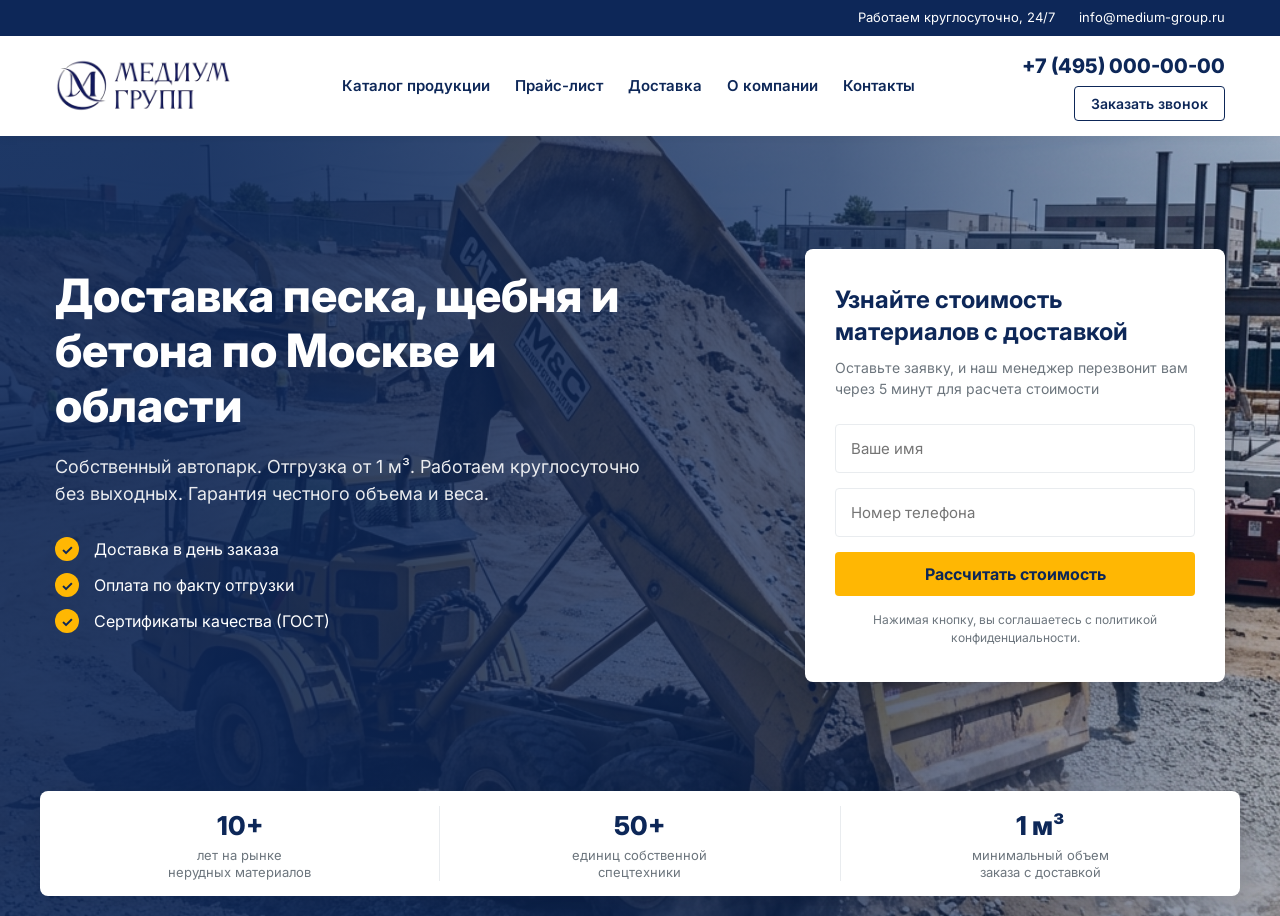
==== index.html @ 82daad98 "init" ====
<!DOCTYPE html>
<html lang="ru">
<head>
    <meta charset="UTF-8">
    <meta name="viewport" content="width=device-width, initial-scale=1.0">
    <title>Доставка нерудных материалов | Медиум Групп</title>
    <link rel="stylesheet" href="style.css">
    <link href="https://fonts.googleapis.com/css2?family=Inter:wght@400;500;600;700;800&display=swap" rel="stylesheet">
</head>
<body>

    <!-- Header -->
    <header class="header">
        <div class="header-top">
            <div class="container header-top-inner">
                <div class="header-info">
                    <span class="info-item">Работаем круглосуточно, 24/7</span>
                    <span class="info-item">info@medium-group.ru</span>
                </div>
            </div>
        </div>
        <div class="header-main">
            <div class="container header-main-inner">
                <div class="logo-area">
                    <img src="logo.png" alt="Медиум Групп" class="logo">
                </div>
                
                <div class="mobile-menu-btn">
                    <span></span><span></span><span></span>
                </div>

                <nav class="main-nav">
                    <ul>
                        <li><a href="#">Каталог продукции</a></li>
                        <li><a href="#">Прайс-лист</a></li>
                        <li><a href="#">Доставка</a></li>
                        <li><a href="#">О компании</a></li>
                        <li><a href="#">Контакты</a></li>
                    </ul>
                </nav>
                <div class="header-contacts">
                    <a href="tel:+74950000000" class="phone-link">+7 (495) 000-00-00</a>
                    <button class="btn btn-outline">Заказать звонок</button>
                </div>
            </div>
        </div>
    </header>

    <!-- Hero Section -->
    <section class="hero">
        <div class="hero-bg"></div>
        <div class="container hero-inner">
            <div class="hero-content">
                <h1>Доставка песка, щебня и бетона по Москве и области</h1>
                <p class="hero-subtitle">Собственный автопарк. Отгрузка от 1 м³. Работаем круглосуточно без выходных. Гарантия честного объема и веса.</p>
                <ul class="hero-features">
                    <li><span class="check-icon">✓</span> Доставка в день заказа</li>
                    <li><span class="check-icon">✓</span> Оплата по факту отгрузки</li>
                    <li><span class="check-icon">✓</span> Сертификаты качества (ГОСТ)</li>
                </ul>
                <div class="hero-actions-mobile">
                     <button class="btn btn-primary">Рассчитать стоимость</button>
                </div>
            </div>
            
            <div class="hero-form-wrapper">
                <div class="hero-form">
                    <h2>Узнайте стоимость материалов с доставкой</h2>
                    <p>Оставьте заявку, и наш менеджер перезвонит вам через 5 минут для расчета стоимости</p>
                    <form action="#" method="POST">
                        <div class="form-group">
                            <input type="text" placeholder="Ваше имя" required>
                        </div>
                        <div class="form-group">
                            <input type="tel" placeholder="Номер телефона" required>
                        </div>
                        <button type="submit" class="btn btn-primary btn-block">Рассчитать стоимость</button>
                        <p class="form-disclaimer">Нажимая кнопку, вы соглашаетесь с политикой конфиденциальности.</p>
                    </form>
                </div>
            </div>
        </div>
        
        <!-- Advantages Bar overlaying the bottom -->
        <div class="hero-advantages container">
            <div class="advantage-item">
                <div class="adv-number">10+</div>
                <div class="adv-text">лет на рынке<br>нерудных материалов</div>
            </div>
            <div class="advantage-item">
                <div class="adv-number">50+</div>
                <div class="adv-text">единиц собственной<br>спецтехники</div>
            </div>
            <div class="advantage-item">
                <div class="adv-number">1 м³</div>
                <div class="adv-text">минимальный объем<br>заказа с доставкой</div>
            </div>
        </div>
    </section>

</body>
</html>
---- style.css ----
:root {
    --color-primary: #0d2758; /* Темно-синий из логотипа */
    --color-primary-dark: #081a3d;
    --color-accent: #ffb703; /* Акцентный оранжево-желтый */
    --color-accent-hover: #ff9f1c;
    --color-white: #ffffff;
    --color-bg-light: #f8f9fa;
    --color-text-main: #333333;
    --color-text-muted: #6c757d;
    --color-border: #e9ecef;
    --font-family: 'Inter', sans-serif;
    --container-width: 1200px;
}

* {
    box-sizing: border-box;
    margin: 0;
    padding: 0;
}

body {
    font-family: var(--font-family);
    color: var(--color-text-main);
    background-color: var(--color-white);
    line-height: 1.5;
}

.container {
    max-width: var(--container-width);
    margin: 0 auto;
    padding: 0 15px;
}

/* --- Header --- */
.header {
    width: 100%;
    position: relative;
    z-index: 100;
    box-shadow: 0 2px 10px rgba(0,0,0,0.05);
}

.header-top {
    background-color: var(--color-primary);
    padding: 8px 0;
    font-size: 13px;
    color: var(--color-white);
}

.header-top-inner {
    display: flex;
    justify-content: flex-end;
}

.info-item {
    margin-left: 20px;
}

.header-main {
    background-color: var(--color-white);
    padding: 15px 0;
}

.header-main-inner {
    display: flex;
    align-items: center;
    justify-content: space-between;
}

.logo {
    max-height: 60px; /* Adjust based on logo proportions */
    display: block;
}

.main-nav ul {
    list-style: none;
    display: flex;
    gap: 25px;
}

.main-nav a {
    text-decoration: none;
    color: var(--color-primary);
    font-weight: 600;
    font-size: 15px;
    transition: color 0.2s;
}

.main-nav a:hover {
    color: var(--color-accent);
}

.header-contacts {
    display: flex;
    flex-direction: column;
    align-items: flex-end;
    gap: 5px;
}

.phone-link {
    text-decoration: none;
    color: var(--color-primary);
    font-size: 20px;
    font-weight: 800;
}

/* --- Buttons --- */
.btn {
    display: inline-block;
    padding: 12px 24px;
    font-family: var(--font-family);
    font-weight: 600;
    font-size: 15px;
    text-align: center;
    text-decoration: none;
    border-radius: 4px;
    cursor: pointer;
    transition: all 0.2s;
    border: none;
}

.btn-outline {
    background: transparent;
    color: var(--color-primary);
    border: 1px solid var(--color-primary);
    padding: 8px 16px;
    font-size: 14px;
}

.btn-outline:hover {
    background: var(--color-primary);
    color: var(--color-white);
}

.btn-primary {
    background: var(--color-accent);
    color: var(--color-primary);
    font-weight: 700;
    font-size: 16px;
}

.btn-primary:hover {
    background: var(--color-accent-hover);
}

.btn-block {
    display: block;
    width: 100%;
}

/* --- Hero Section --- */
.hero {
    position: relative;
    height: calc(100vh - 120px);
    min-height: 600px;
    display: flex;
    align-items: center;
    padding-bottom: 120px;
}

.hero-bg {
    position: absolute;
    top: 0;
    left: 0;
    width: 100%;
    height: 100%;
    background-image: url('bg.png');
    background-size: cover;
    background-position: center;
    z-index: 1;
}

.hero-bg::after {
    content: '';
    position: absolute;
    top: 0;
    left: 0;
    width: 100%;
    height: 100%;
    background: linear-gradient(to right, rgba(13, 39, 88, 0.9) 0%, rgba(13, 39, 88, 0.9) 15%, rgba(13, 39, 88, 0.7) 65%, rgba(13, 39, 88, 0.3) 100%);
}

.hero-inner {
    position: relative;
    z-index: 2;
    display: flex;
    justify-content: space-between;
    align-items: center;
    width: 100%;
}

.hero-content {
    color: var(--color-white);
    max-width: 600px;
}

.hero h1 {
    font-size: 46px;
    font-weight: 800;
    line-height: 1.2;
    margin-bottom: 20px;
}

.hero-subtitle {
    font-size: 18px;
    line-height: 1.5;
    margin-bottom: 30px;
    opacity: 0.9;
}

.hero-features {
    list-style: none;
    margin-bottom: 30px;
}

.hero-features li {
    font-size: 16px;
    margin-bottom: 12px;
    display: flex;
    align-items: center;
}

.check-icon {
    display: inline-flex;
    align-items: center;
    justify-content: center;
    width: 24px;
    height: 24px;
    background: var(--color-accent);
    color: var(--color-primary);
    border-radius: 50%;
    margin-right: 15px;
    font-weight: bold;
    font-size: 14px;
}

.hero-actions-mobile {
    display: none;
}

/* Form */
.hero-form-wrapper {
    width: 420px;
    flex-shrink: 0;
}

.hero-form {
    background: var(--color-white);
    padding: 35px 30px;
    border-radius: 8px;
    box-shadow: 0 10px 30px rgba(0,0,0,0.15);
}

.hero-form h2 {
    color: var(--color-primary);
    font-size: 24px;
    margin-bottom: 10px;
    line-height: 1.3;
}

.hero-form p {
    color: var(--color-text-muted);
    font-size: 14px;
    margin-bottom: 25px;
}

.form-group {
    margin-bottom: 15px;
}

.form-group input {
    width: 100%;
    padding: 14px 15px;
    border: 1px solid var(--color-border);
    border-radius: 4px;
    font-family: var(--font-family);
    font-size: 15px;
    outline: none;
    transition: border-color 0.2s;
}

.form-group input:focus {
    border-color: var(--color-primary);
}

.form-disclaimer {
    margin-top: 15px !important;
    font-size: 12px !important;
    color: var(--color-text-muted) !important;
    text-align: center;
    margin-bottom: 0 !important;
}

/* Advantages Bar */
.hero-advantages {
    position: absolute;
    bottom: 20px;
    left: 50%;
    transform: translateX(-50%);
    z-index: 3;
    display: flex;
    background: var(--color-white);
    border-radius: 8px;
    box-shadow: 0 5px 20px rgba(0,0,0,0.08);
    padding: 15px 0;
    width: 100%;
    max-width: var(--container-width);
}

.advantage-item {
    flex: 1;
    text-align: center;
    border-right: 1px solid var(--color-border);
}

.advantage-item:last-child {
    border-right: none;
}

.adv-number {
    color: var(--color-primary);
    font-size: 26px;
    font-weight: 800;
    margin-bottom: 2px;
}

.adv-text {
    color: var(--color-text-muted);
    font-size: 13px;
    line-height: 1.3;
}

/* --- Mobile Menu Button --- */
.mobile-menu-btn {
    display: none;
    flex-direction: column;
    justify-content: space-between;
    width: 24px;
    height: 18px;
    cursor: pointer;
}
.mobile-menu-btn span {
    display: block;
    height: 2px;
    background-color: var(--color-primary);
    border-radius: 2px;
}

/* Responsive (Mobile/Tablet) */
@media (max-width: 1024px) {
    .hero-inner {
        flex-direction: column;
        align-items: center;
        text-align: center;
    }
    .hero-content {
        margin-bottom: 40px;
    }
    .hero-features {
        display: inline-block;
        text-align: left;
    }
}

@media (max-width: 768px) {
    .header-top {
        display: none; /* Экономим место на мобильном, скрывая верхнюю плашку */
    }
    .header-main {
        padding: 12px 0;
    }
    .main-nav {
        display: none; /* Скрываем основное меню, оставляем бургер */
    }
    .mobile-menu-btn {
        display: flex;
        order: 3; /* Справа от телефона */
        margin-left: 15px;
    }
    .header-contacts {
        flex-direction: row;
        align-items: center;
        margin-left: auto;
    }
    .btn-outline {
        display: none; /* Скрываем кнопку 'Заказать звонок' */
    }
    .phone-link {
        font-size: 16px;
    }
    .logo {
        max-height: 35px;
    }
    
    .hero {
        height: auto;
        min-height: calc(100vh - 60px); /* 100vh минус высота хедера */
        padding-top: 40px;
        padding-bottom: 30px;
        flex-direction: column;
        justify-content: flex-start;
    }
    .hero-inner {
        flex-direction: column;
        margin-bottom: 20px;
    }
    .hero-content {
        margin-bottom: 40px; /* Отступ до формы */
    }
    .hero h1 {
        font-size: 26px;
        margin-bottom: 12px;
    }
    .hero-subtitle {
        font-size: 14px;
        margin-bottom: 15px;
    }
    .hero-features {
        margin-bottom: 0;
    }
    .hero-features li {
        font-size: 13px;
        margin-bottom: 10px;
    }
    
    .hero-form-wrapper {
        width: 100%;
        max-width: 400px;
    }
    .hero-form {
        padding: 20px;
    }
    .hero-form h2 {
        font-size: 18px;
    }
    .hero-form p {
        font-size: 13px;
        margin-bottom: 15px;
    }
    .form-group input {
        padding: 12px;
        font-size: 14px;
    }
    .btn-primary {
        padding: 12px;
        font-size: 15px;
    }
    
    .hero-advantages {
        position: relative;
        bottom: 0;
        left: 0;
        transform: none;
        width: calc(100% - 30px);
        max-width: 400px;
        padding: 15px 5px;
        margin: 10px auto 0; /* Центрирование по ширине формы */
    }
    .advantage-item {
        padding: 0 5px;
    }
    .adv-number {
        font-size: 20px;
    }
    .adv-text {
        font-size: 10px;
        line-height: 1.2;
        word-wrap: break-word;
    }
}
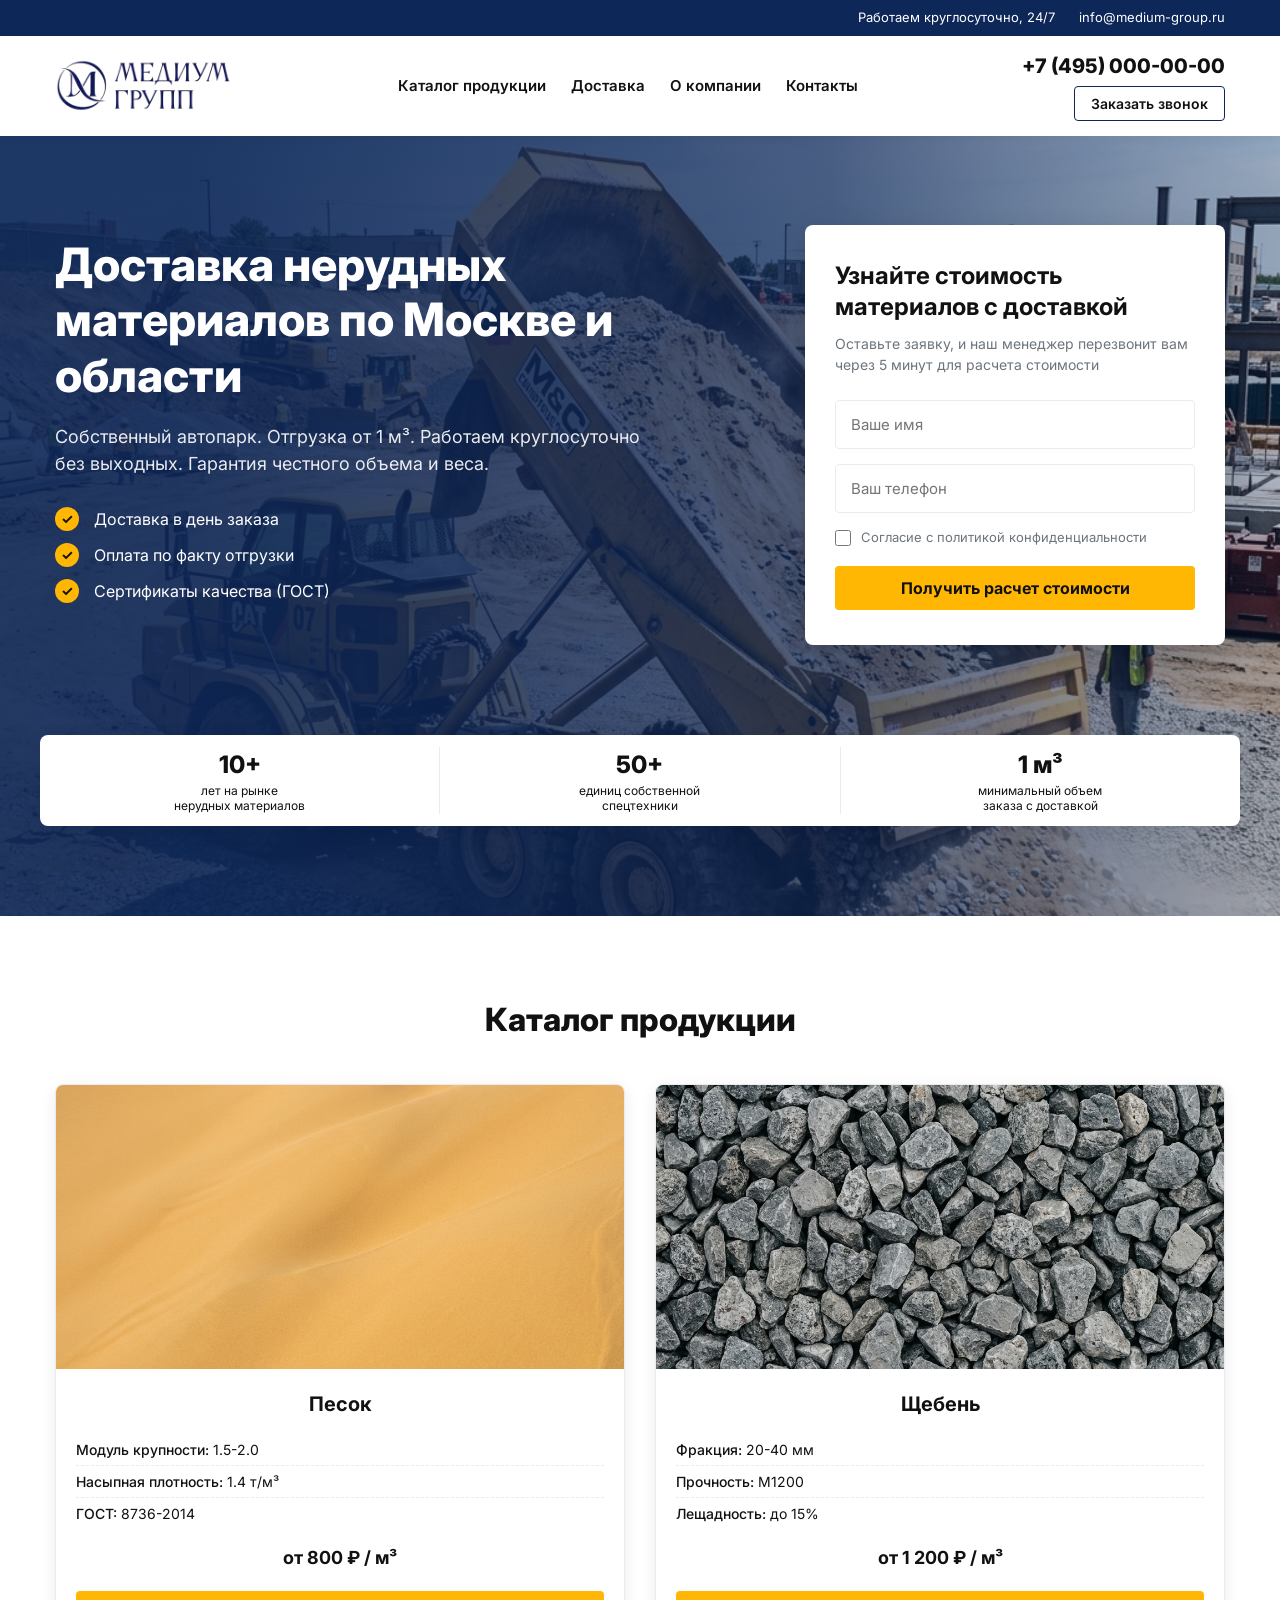
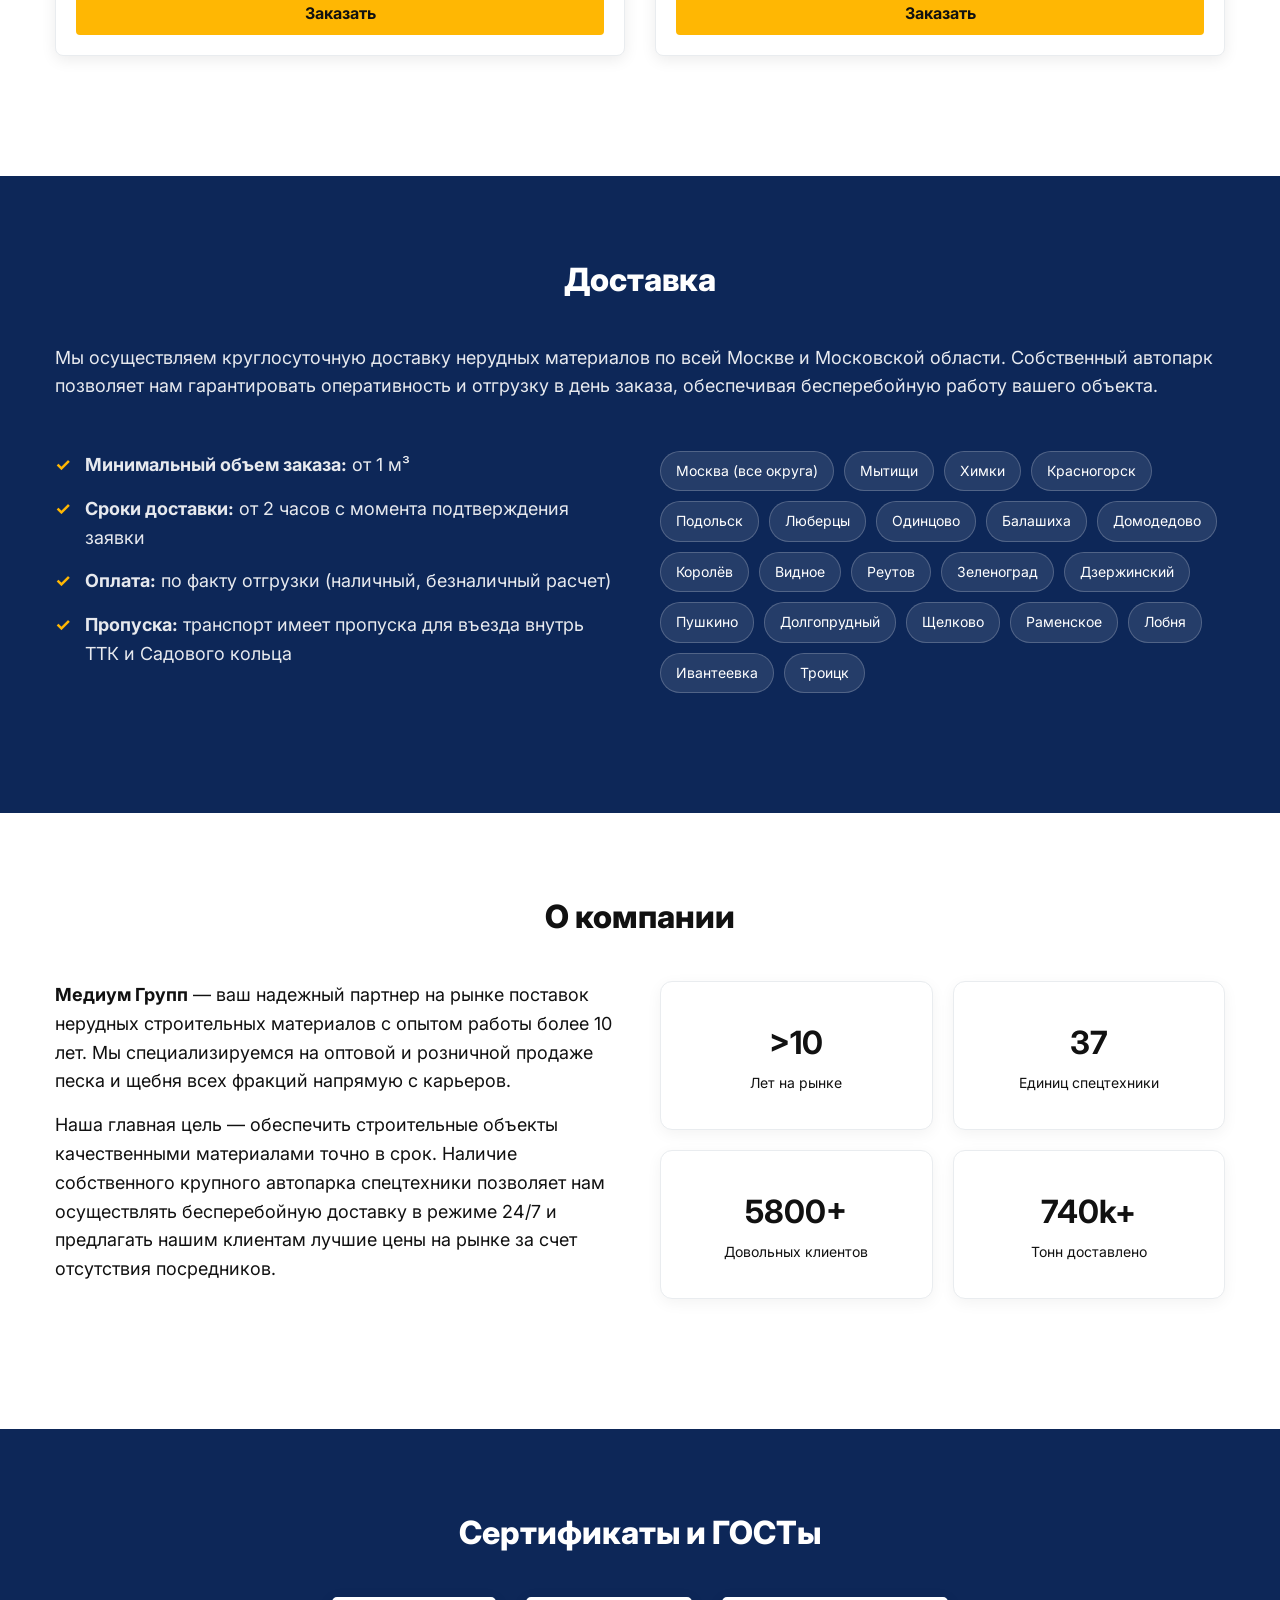
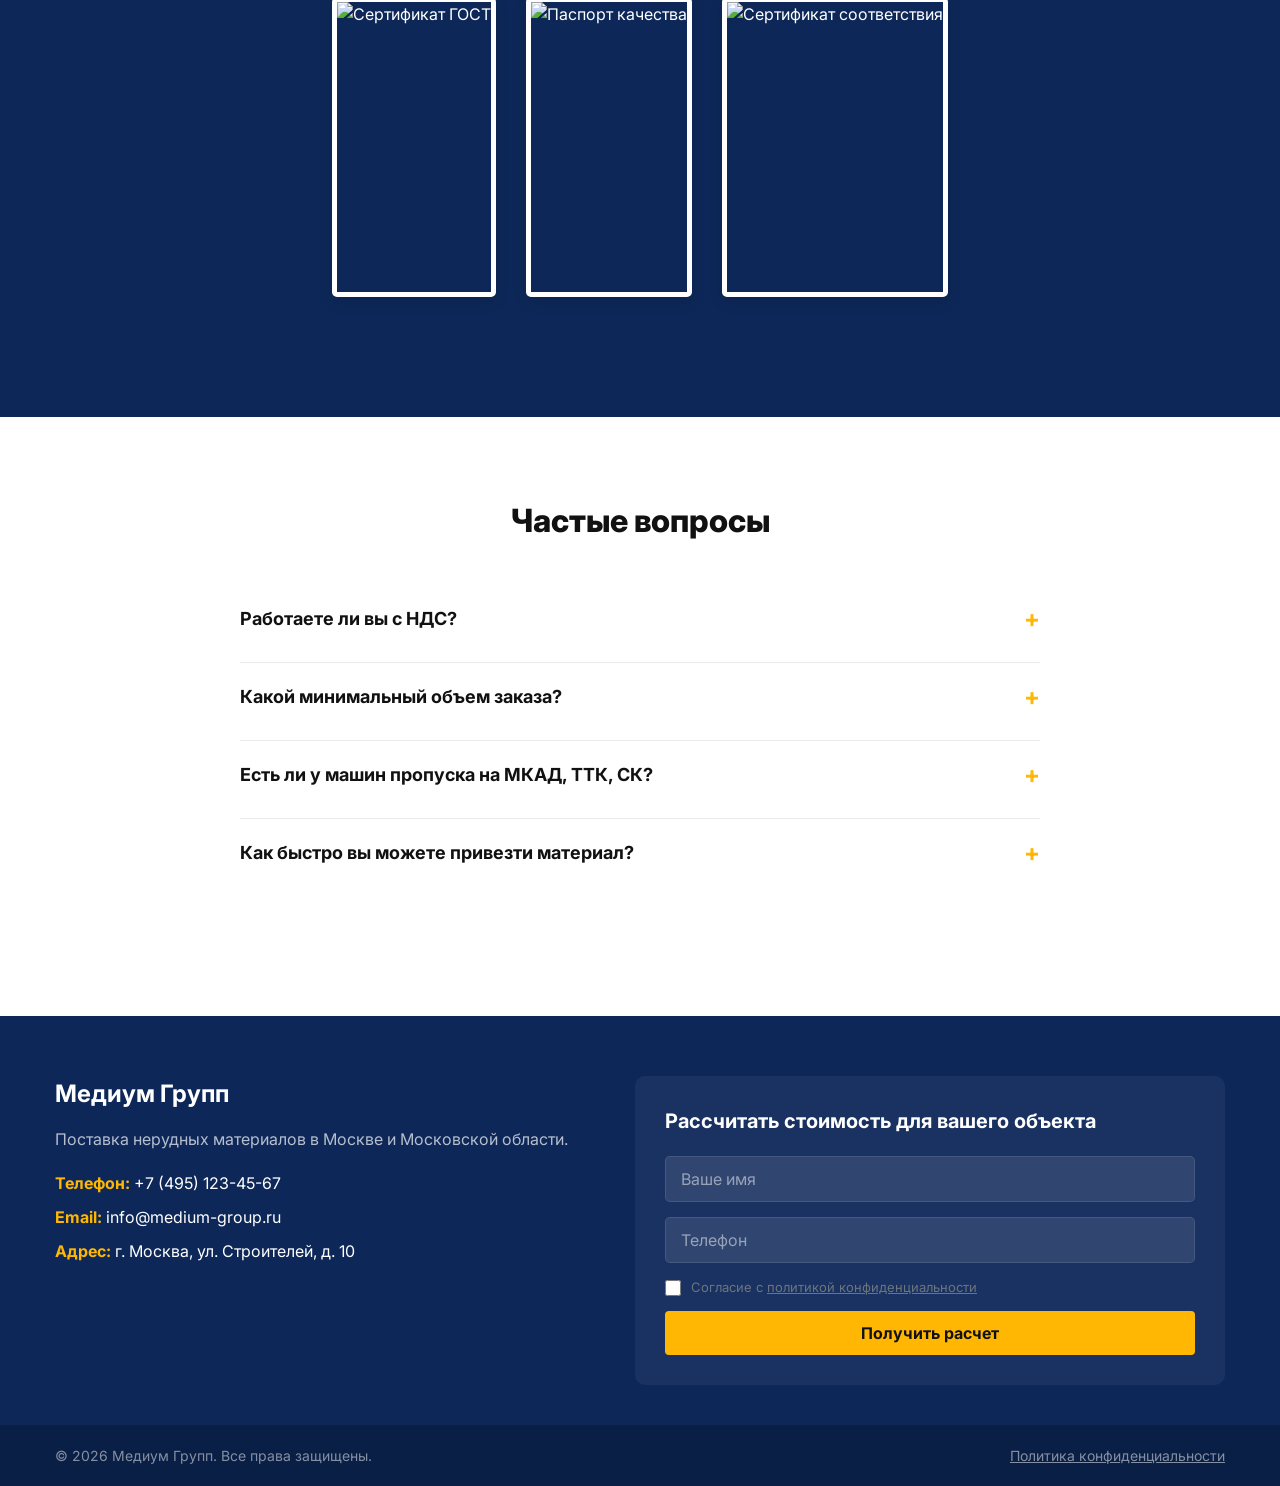
==== commit 7eb4709d: "Add files via upload" ====
--- a/index.html
+++ b/index.html
@@ -10,38 +10,36 @@
 <body>
 
     <!-- Header -->
-    <header class="header">
-        <div class="header-top">
-            <div class="container header-top-inner">
-                <div class="header-info">
-                    <span class="info-item">Работаем круглосуточно, 24/7</span>
-                    <span class="info-item">info@medium-group.ru</span>
-                </div>
-            </div>
-        </div>
-        <div class="header-main">
-            <div class="container header-main-inner">
-                <div class="logo-area">
-                    <img src="logo.png" alt="Медиум Групп" class="logo">
-                </div>
-                
-                <div class="mobile-menu-btn">
-                    <span></span><span></span><span></span>
-                </div>
-
-                <nav class="main-nav">
-                    <ul>
-                        <li><a href="#">Каталог продукции</a></li>
-                        <li><a href="#">Прайс-лист</a></li>
-                        <li><a href="#">Доставка</a></li>
-                        <li><a href="#">О компании</a></li>
-                        <li><a href="#">Контакты</a></li>
-                    </ul>
-                </nav>
-                <div class="header-contacts">
-                    <a href="tel:+74950000000" class="phone-link">+7 (495) 000-00-00</a>
-                    <button class="btn btn-outline">Заказать звонок</button>
-                </div>
+    <div class="header-top">
+        <div class="container header-top-inner">
+            <div class="header-info">
+                <span class="info-item">Работаем круглосуточно, 24/7</span>
+                <span class="info-item">info@medium-group.ru</span>
+            </div>
+        </div>
+    </div>
+    
+    <header class="header-main">
+        <div class="container header-main-inner">
+            <div class="logo-area">
+                <img src="logo.png" alt="Медиум Групп" class="logo">
+            </div>
+            
+            <div class="mobile-menu-btn" id="burger-btn">
+                <span></span><span></span><span></span>
+            </div>
+
+            <nav class="main-nav">
+                <ul>
+                    <li><a href="#">Каталог продукции</a></li>
+                    <li><a href="#">Доставка</a></li>
+                    <li><a href="#">О компании</a></li>
+                    <li><a href="#">Контакты</a></li>
+                </ul>
+            </nav>
+            <div class="header-contacts">
+                <a href="tel:+74950000000" class="phone-link">+7 (495) 000-00-00</a>
+                <button class="btn btn-outline open-modal-btn" id="call-request-btn">Заказать звонок</button>
             </div>
         </div>
     </header>
@@ -51,7 +49,7 @@
         <div class="hero-bg"></div>
         <div class="container hero-inner">
             <div class="hero-content">
-                <h1>Доставка песка, щебня и бетона по Москве и области</h1>
+                <h1>Доставка нерудных материалов по Москве и области</h1>
                 <p class="hero-subtitle">Собственный автопарк. Отгрузка от 1 м³. Работаем круглосуточно без выходных. Гарантия честного объема и веса.</p>
                 <ul class="hero-features">
                     <li><span class="check-icon">✓</span> Доставка в день заказа</li>
@@ -72,10 +70,13 @@
                             <input type="text" placeholder="Ваше имя" required>
                         </div>
                         <div class="form-group">
-                            <input type="tel" placeholder="Номер телефона" required>
+                            <input type="tel" placeholder="Ваш телефон" required>
                         </div>
-                        <button type="submit" class="btn btn-primary btn-block">Рассчитать стоимость</button>
-                        <p class="form-disclaimer">Нажимая кнопку, вы соглашаетесь с политикой конфиденциальности.</p>
+                        <div class="form-checkbox">
+                            <input type="checkbox" id="privacy-policy" required>
+                            <label for="privacy-policy">Согласие с политикой конфиденциальности</label>
+                        </div>
+                        <button type="submit" class="btn btn-primary btn-block">Получить расчет стоимости</button>
                     </form>
                 </div>
             </div>
@@ -98,5 +99,260 @@
         </div>
     </section>
 
+    <!-- Catalog Section -->
+    <section class="catalog section-padding">
+        <div class="container">
+            <h2 class="section-title">Каталог продукции</h2>
+            <div class="catalog-grid">
+                <!-- Sand -->
+                <div class="catalog-card">
+                    <div class="card-img">
+                        <img src="sand.png" alt="Песок">
+                    </div>
+                    <div class="card-content">
+                        <h3>Песок</h3>
+                        <ul class="card-features">
+                            <li><strong>Модуль крупности:</strong> 1.5-2.0</li>
+                            <li><strong>Насыпная плотность:</strong> 1.4 т/м³</li>
+                            <li><strong>ГОСТ:</strong> 8736-2014</li>
+                        </ul>
+                        <p class="price">от 800 ₽ / м³</p>
+                        <button class="btn btn-primary btn-block card-btn open-modal-btn">Заказать</button>
+                    </div>
+                </div>
+                <!-- Crushed Stone -->
+                <div class="catalog-card">
+                    <div class="card-img">
+                        <img src="stone.png" alt="Щебень">
+                    </div>
+                    <div class="card-content">
+                        <h3>Щебень</h3>
+                        <ul class="card-features">
+                            <li><strong>Фракция:</strong> 20-40 мм</li>
+                            <li><strong>Прочность:</strong> М1200</li>
+                            <li><strong>Лещадность:</strong> до 15%</li>
+                        </ul>
+                        <p class="price">от 1 200 ₽ / м³</p>
+                        <button class="btn btn-primary btn-block card-btn open-modal-btn">Заказать</button>
+                    </div>
+                </div>
+            </div>
+        </div>
+    </section>
+
+    <!-- Delivery Section -->
+    <section class="delivery section-padding">
+        <div class="container">
+            <h2 class="section-title text-white">Доставка</h2>
+            <div class="delivery-content">
+                <p>Мы осуществляем круглосуточную доставку нерудных материалов по всей Москве и Московской области. Собственный автопарк позволяет нам гарантировать оперативность и отгрузку в день заказа, обеспечивая бесперебойную работу вашего объекта.</p>
+                
+                <div class="delivery-columns">
+                    <div class="delivery-col">
+                        <ul class="delivery-list">
+                            <li><strong>Минимальный объем заказа:</strong> от 1 м³</li>
+                            <li><strong>Сроки доставки:</strong> от 2 часов с момента подтверждения заявки</li>
+                            <li><strong>Оплата:</strong> по факту отгрузки (наличный, безналичный расчет)</li>
+                            <li><strong>Пропуска:</strong> транспорт имеет пропуска для въезда внутрь ТТК и Садового кольца</li>
+                        </ul>
+                    </div>
+                    
+                    <div class="delivery-col">
+                        <div class="delivery-geo">
+                            <div class="geo-tags">
+                                <span>Москва (все округа)</span>
+                                <span>Мытищи</span>
+                                <span>Химки</span>
+                                <span>Красногорск</span>
+                                <span>Подольск</span>
+                                <span>Люберцы</span>
+                                <span>Одинцово</span>
+                                <span>Балашиха</span>
+                                <span>Домодедово</span>
+                                <span>Королёв</span>
+                                <span>Видное</span>
+                                <span>Реутов</span>
+                                <span>Зеленоград</span>
+                                <span>Дзержинский</span>
+                                <span>Пушкино</span>
+                                <span>Долгопрудный</span>
+                                <span>Щелково</span>
+                                <span>Раменское</span>
+                                <span>Лобня</span>
+                                <span>Ивантеевка</span>
+                                <span>Троицк</span>
+                            </div>
+                        </div>
+                    </div>
+                </div>
+            </div>
+        </div>
+    </section>
+
+    <!-- About Section -->
+    <section class="about section-padding" id="about">
+        <div class="container">
+            <h2 class="section-title">О компании</h2>
+            
+            <div class="about-grid">
+                <div class="about-text">
+                    <p><strong>Медиум Групп</strong> — ваш надежный партнер на рынке поставок нерудных строительных материалов с опытом работы более 10 лет. Мы специализируемся на оптовой и розничной продаже песка и щебня всех фракций напрямую с карьеров.</p>
+                    <p>Наша главная цель — обеспечить строительные объекты качественными материалами точно в срок. Наличие собственного крупного автопарка спецтехники позволяет нам осуществлять бесперебойную доставку в режиме 24/7 и предлагать нашим клиентам лучшие цены на рынке за счет отсутствия посредников.</p>
+                </div>
+                <div class="stats-grid">
+                    <div class="stat-card">
+                        <div class="stat-num">>10</div>
+                        <div class="stat-desc">Лет на рынке</div>
+                    </div>
+                    <div class="stat-card">
+                        <div class="stat-num">37</div>
+                        <div class="stat-desc">Единиц спецтехники</div>
+                    </div>
+                    <div class="stat-card">
+                        <div class="stat-num">5800+</div>
+                        <div class="stat-desc">Довольных клиентов</div>
+                    </div>
+                    <div class="stat-card">
+                        <div class="stat-num">740k+</div>
+                        <div class="stat-desc">Тонн доставлено</div>
+                    </div>
+                </div>
+            </div>
+
+
+
+
+        </div>
+    </section>
+
+    <!-- Certificates Section -->
+    <section class="certificates section-padding" id="certificates">
+        <div class="container">
+            <h2 class="section-title text-white">Сертификаты и ГОСТы</h2>
+            <div class="certs-grid">
+                <img src="https://placehold.co/300x420?text=Фото+не+загружено" alt="Сертификат ГОСТ" class="cert-img">
+                <img src="https://placehold.co/300x420?text=Фото+не+загружено" alt="Паспорт качества" class="cert-img">
+                <img src="https://placehold.co/300x420?text=Фото+не+загружено" alt="Сертификат соответствия" class="cert-img">
+            </div>
+        </div>
+    </section>
+
+    <!-- FAQ Section -->
+    <section class="faq section-padding" id="faq">
+        <div class="container">
+            <h2 class="section-title">Частые вопросы</h2>
+            <div class="faq-list">
+                <div class="faq-item">
+                    <div class="faq-question">Работаете ли вы с НДС?</div>
+                    <div class="faq-answer">Да, мы работаем с НДС 20%. Предоставляем полный пакет закрывающих документов.</div>
+                </div>
+                <div class="faq-item">
+                    <div class="faq-question">Какой минимальный объем заказа?</div>
+                    <div class="faq-answer">Минимальный объем заказа для доставки собственным транспортом составляет 1 м³. Возможен самовывоз любого объема.</div>
+                </div>
+                <div class="faq-item">
+                    <div class="faq-question">Есть ли у машин пропуска на МКАД, ТТК, СК?</div>
+                    <div class="faq-answer">Да, весь наш транспорт имеет необходимые пропуска для круглосуточного въезда в пределы МКАД, ТТК и Садового кольца.</div>
+                </div>
+                <div class="faq-item">
+                    <div class="faq-question">Как быстро вы можете привезти материал?</div>
+                    <div class="faq-answer">При наличии свободных машин доставка осуществляется от 2 часов с момента подтверждения заявки. В среднем доставка занимает 3-4 часа.</div>
+                </div>
+            </div>
+        </div>
+    </section>
+
+    <!-- Footer Section -->
+    <footer class="footer" id="contacts">
+        <div class="container footer-container">
+            <div class="footer-info">
+                <h3>Медиум Групп</h3>
+                <p>Поставка нерудных материалов в Москве и Московской области.</p>
+                <div class="footer-contacts">
+                    <p><strong>Телефон:</strong> +7 (495) 123-45-67</p>
+                    <p><strong>Email:</strong> info@medium-group.ru</p>
+                    <p><strong>Адрес:</strong> г. Москва, ул. Строителей, д. 10</p>
+                </div>
+            </div>
+            <div class="footer-form-container">
+                <h3>Рассчитать стоимость для вашего объекта</h3>
+                <form class="footer-form">
+                    <input type="text" placeholder="Ваше имя" required>
+                    <input type="tel" placeholder="Телефон" required>
+                    <div class="form-checkbox" style="color: rgba(255, 255, 255, 0.7); margin-bottom: 0;">
+                        <input type="checkbox" id="footer-privacy-policy" required>
+                        <label for="footer-privacy-policy">Согласие с <a href="privacy.html" style="color: inherit; text-decoration: underline;">политикой конфиденциальности</a></label>
+                    </div>
+                    <button type="submit" class="btn btn-primary btn-block">Получить расчет</button>
+                </form>
+            </div>
+        </div>
+        <div class="footer-bottom">
+            <div class="container" style="display: flex; justify-content: space-between; align-items: center; flex-wrap: wrap; gap: 10px;">
+                <p style="margin: 0;">&copy; 2026 Медиум Групп. Все права защищены.</p>
+                <a href="privacy.html" style="color: rgba(255, 255, 255, 0.5); font-size: 14px; text-decoration: underline;">Политика конфиденциальности</a>
+            </div>
+        </div>
+    </footer>
+
+    <!-- Modal -->
+    <div class="modal-overlay" id="callback-modal">
+        <div class="modal-content">
+            <button class="modal-close" id="modal-close-btn">&times;</button>
+            <h3>Заказать звонок</h3>
+            <p>Оставьте свои контакты, и наш менеджер перезвонит вам в течение 15 минут.</p>
+            <form class="modal-form">
+                <input type="text" placeholder="Ваше имя" required>
+                <input type="tel" placeholder="Ваш телефон" required>
+                <div class="form-checkbox">
+                    <input type="checkbox" id="modal-privacy-policy" required>
+                    <label for="modal-privacy-policy">Согласие с <a href="privacy.html" style="color: inherit; text-decoration: underline;">политикой конфиденциальности</a></label>
+                </div>
+                <button type="submit" class="btn btn-primary btn-block">Перезвоните мне</button>
+            </form>
+        </div>
+    </div>
+
+    <script>
+        // Mobile Menu
+        const burger = document.getElementById('burger-btn');
+        const nav = document.querySelector('.main-nav');
+        burger.addEventListener('click', () => {
+            nav.classList.toggle('active');
+            burger.classList.toggle('active');
+        });
+
+        // FAQ Toggle
+        const faqQuestions = document.querySelectorAll('.faq-question');
+        faqQuestions.forEach(question => {
+            question.addEventListener('click', () => {
+                const item = question.parentElement;
+                item.classList.toggle('active');
+            });
+        });
+
+        // Modal Toggle
+        const modal = document.getElementById('callback-modal');
+        const modalBtns = document.querySelectorAll('.open-modal-btn');
+        const closeBtn = document.getElementById('modal-close-btn');
+
+        if(modal && closeBtn) {
+            modalBtns.forEach(btn => {
+                btn.addEventListener('click', () => {
+                    modal.classList.add('active');
+                });
+            });
+
+            closeBtn.addEventListener('click', () => {
+                modal.classList.remove('active');
+            });
+
+            window.addEventListener('click', (e) => {
+                if (e.target === modal) {
+                    modal.classList.remove('active');
+                }
+            });
+        }
+    </script>
 </body>
 </html>
--- a/style.css
+++ b/style.css
@@ -5,7 +5,7 @@
     --color-accent-hover: #ff9f1c;
     --color-white: #ffffff;
     --color-bg-light: #f8f9fa;
-    --color-text-main: #333333;
+    --color-text-main: #111111;
     --color-text-muted: #6c757d;
     --color-border: #e9ecef;
     --font-family: 'Inter', sans-serif;
@@ -32,13 +32,6 @@
 }
 
 /* --- Header --- */
-.header {
-    width: 100%;
-    position: relative;
-    z-index: 100;
-    box-shadow: 0 2px 10px rgba(0,0,0,0.05);
-}
-
 .header-top {
     background-color: var(--color-primary);
     padding: 8px 0;
@@ -58,6 +51,10 @@
 .header-main {
     background-color: var(--color-white);
     padding: 15px 0;
+    position: sticky;
+    top: 0;
+    z-index: 1000;
+    box-shadow: 0 2px 10px rgba(0,0,0,0.05);
 }
 
 .header-main-inner {
@@ -79,7 +76,7 @@
 
 .main-nav a {
     text-decoration: none;
-    color: var(--color-primary);
+    color: var(--color-text-main);
     font-weight: 600;
     font-size: 15px;
     transition: color 0.2s;
@@ -98,7 +95,7 @@
 
 .phone-link {
     text-decoration: none;
-    color: var(--color-primary);
+    color: var(--color-text-main);
     font-size: 20px;
     font-weight: 800;
 }
@@ -120,7 +117,7 @@
 
 .btn-outline {
     background: transparent;
-    color: var(--color-primary);
+    color: var(--color-text-main);
     border: 1px solid var(--color-primary);
     padding: 8px 16px;
     font-size: 14px;
@@ -133,7 +130,7 @@
 
 .btn-primary {
     background: var(--color-accent);
-    color: var(--color-primary);
+    color: var(--color-text-main);
     font-weight: 700;
     font-size: 16px;
 }
@@ -152,9 +149,11 @@
     position: relative;
     height: calc(100vh - 120px);
     min-height: 600px;
-    display: flex;
-    align-items: center;
-    padding-bottom: 120px;
+    max-height: 850px;
+    display: flex;
+    flex-direction: column;
+    justify-content: space-evenly;
+    padding: 0;
 }
 
 .hero-bg {
@@ -162,7 +161,7 @@
     top: 0;
     left: 0;
     width: 100%;
-    height: 100%;
+    height: calc(100% + 70px); /* Растягиваем изображение вниз за пределы блока */
     background-image: url('bg.png');
     background-size: cover;
     background-position: center;
@@ -226,7 +225,7 @@
     width: 24px;
     height: 24px;
     background: var(--color-accent);
-    color: var(--color-primary);
+    color: var(--color-text-main);
     border-radius: 50%;
     margin-right: 15px;
     font-weight: bold;
@@ -251,7 +250,7 @@
 }
 
 .hero-form h2 {
-    color: var(--color-primary);
+    color: var(--color-text-main);
     font-size: 24px;
     margin-bottom: 10px;
     line-height: 1.3;
@@ -279,31 +278,41 @@
 }
 
 .form-group input:focus {
-    border-color: var(--color-primary);
-}
-
-.form-disclaimer {
-    margin-top: 15px !important;
-    font-size: 12px !important;
-    color: var(--color-text-muted) !important;
-    text-align: center;
-    margin-bottom: 0 !important;
+    border-color: var(--color-text-main);
+}
+
+.form-checkbox {
+    display: flex;
+    align-items: flex-start;
+    margin-bottom: 20px;
+    gap: 10px;
+}
+
+.form-checkbox input[type="checkbox"] {
+    margin-top: 2px;
+    width: 16px;
+    height: 16px;
+    accent-color: var(--color-text-main);
+    cursor: pointer;
+}
+
+.form-checkbox label {
+    font-size: 13px;
+    color: var(--color-text-muted);
+    line-height: 1.4;
+    cursor: pointer;
 }
 
 /* Advantages Bar */
 .hero-advantages {
-    position: absolute;
-    bottom: 20px;
-    left: 50%;
-    transform: translateX(-50%);
+    position: relative;
     z-index: 3;
     display: flex;
     background: var(--color-white);
     border-radius: 8px;
     box-shadow: 0 5px 20px rgba(0,0,0,0.08);
-    padding: 15px 0;
-    width: 100%;
-    max-width: var(--container-width);
+    padding: 12px 0;
+    width: 100%;
 }
 
 .advantage-item {
@@ -317,16 +326,589 @@
 }
 
 .adv-number {
-    color: var(--color-primary);
-    font-size: 26px;
+    color: var(--color-text-main);
+    font-size: 24px;
     font-weight: 800;
-    margin-bottom: 2px;
+    margin-bottom: 0px;
 }
 
 .adv-text {
+    font-size: 12px;
+    line-height: 1.3;
+}
+
+/* --- Catalog Section --- */
+.section-padding {
+    padding: 80px 0 120px;
+}
+
+.catalog {
+    background-color: var(--color-white);
+    position: relative;
+    z-index: 2;
+    margin-top: 0;
+}
+
+.section-title {
+    text-align: center;
+    font-size: 32px;
+    font-weight: 800;
+    color: var(--color-text-main);
+    margin-bottom: 40px;
+}
+
+.catalog-grid {
+    display: flex;
+    justify-content: space-between;
+    gap: 30px;
+}
+
+.catalog-card {
+    background: var(--color-white);
+    border-radius: 8px;
+    overflow: hidden;
+    flex: 1;
+    box-shadow: 0 4px 15px rgba(0,0,0,0.08);
+    border: 1px solid var(--color-border);
+}
+
+.card-img {
+    width: 100%;
+    aspect-ratio: 2 / 1;
+    overflow: hidden;
+}
+
+.card-img img {
+    width: 100%;
+    height: 100%;
+    object-fit: cover;
+    display: block;
+}
+
+.card-content {
+    padding: 20px;
+    text-align: center;
+}
+
+.card-content h3 {
+    font-size: 20px;
+    color: var(--color-text-main);
+    margin-bottom: 15px;
+}
+
+.card-features {
+    list-style: none;
+    padding: 0;
+    margin: 0 0 15px 0;
+    text-align: left;
+    font-size: 14px;
+    color: var(--color-text);
+}
+
+.card-features li {
+    padding: 5px 0;
+    border-bottom: 1px dashed var(--color-border);
+}
+
+.card-features li:last-child {
+    border-bottom: none;
+}
+
+.card-features strong {
+    font-weight: 500;
+    color: var(--color-text-main);
+}
+
+.card-content .price {
+    font-size: 18px;
+    font-weight: 700;
+    color: var(--color-text-main);
+}
+
+.card-btn {
+    margin-top: 20px;
+}
+
+/* --- Delivery Section --- */
+.delivery {
+    background-color: var(--color-primary);
+    color: var(--color-white);
+    position: relative;
+    z-index: 3;
+    margin-top: 0;
+}
+
+.text-white {
+    color: var(--color-white) !important;
+}
+
+.delivery-content {
+    font-size: 18px;
+    line-height: 1.6;
+}
+
+.delivery-content p {
+    margin-bottom: 50px;
+    color: rgba(255, 255, 255, 0.9);
+}
+
+.delivery-list {
+    list-style: none;
+}
+
+.delivery-list li {
+    position: relative;
+    padding-left: 30px;
+    margin-bottom: 15px;
+    color: rgba(255, 255, 255, 0.9);
+}
+
+.delivery-list li::before {
+    content: '✓';
+    position: absolute;
+    left: 0;
+    top: 0;
+    color: var(--color-accent);
+    font-weight: bold;
+}
+
+.delivery-columns {
+    display: flex;
+    gap: 40px;
+    margin-top: 0;
+}
+
+.delivery-col {
+    flex: 1;
+}
+
+.delivery-col h3 {
+    font-size: 22px;
+    margin-bottom: 20px;
+    color: var(--color-white);
+}
+
+.delivery-geo {
+    margin-top: 0;
+}
+
+.geo-tags {
+    display: flex;
+    flex-wrap: wrap;
+    gap: 10px;
+}
+
+.geo-tags span {
+    background: rgba(255, 255, 255, 0.1);
+    border: 1px solid rgba(255, 255, 255, 0.2);
+    padding: 8px 15px;
+    border-radius: 20px;
+    font-size: 14px;
+    color: var(--color-white);
+}
+
+.fleet-grid {
+    display: flex;
+    gap: 20px;
+}
+
+.fleet-card {
+    background: var(--color-white);
+    border-radius: 10px;
+    overflow: hidden;
+    color: var(--color-text);
+    flex: 1;
+}
+
+.fleet-card img {
+    width: 100%;
+    height: 120px;
+    object-fit: cover;
+    display: block;
+}
+
+.fleet-card h4 {
+    font-size: 16px;
+    padding: 15px 15px 5px;
+    color: var(--color-text-main);
+}
+
+.fleet-card p {
+    font-size: 14px;
+    padding: 0 15px 15px;
+    margin: 0 !important;
+    color: var(--color-text) !important;
+}
+
+/* --- About Section --- */
+.about {
+    background-color: var(--color-white);
+    color: var(--color-text-main);
+    position: relative;
+    z-index: 4;
+    margin-top: 0;
+    padding-bottom: 80px;
+}
+
+.about-content {
+    max-width: 800px;
+    margin: 0 auto;
+    font-size: 18px;
+    line-height: 1.6;
+    text-align: center;
+}
+
+.about-content p {
+    margin-bottom: 15px;
+}
+
+.about-grid {
+    display: flex;
+    gap: 40px;
+    margin-bottom: 50px;
+}
+
+.about-text {
+    flex: 1;
+    font-size: 18px;
+    line-height: 1.6;
+}
+
+.about-text p {
+    margin-bottom: 15px;
+}
+
+.stats-grid {
+    flex: 1;
+    display: grid;
+    grid-template-columns: 1fr 1fr;
+    gap: 20px;
+}
+
+.stat-card {
+    display: flex;
+    flex-direction: column;
+    justify-content: center;
+    align-items: center;
+    background: var(--color-white);
+    padding: 25px 20px;
+    border-radius: 12px;
+    text-align: center;
+    border: 1px solid var(--color-border);
+    box-shadow: 0 4px 15px rgba(0,0,0,0.05);
+}
+
+.stat-num {
+    font-size: 32px;
+    font-weight: 700;
+    color: var(--color-text-main);
+    margin-bottom: 5px;
+}
+
+.stat-desc {
+    font-size: 14px;
+    color: var(--color-text);
+}
+
+.subsection-title {
+    font-size: 24px;
+    margin-bottom: 30px;
+    color: var(--color-text-main);
+    text-align: center;
+}
+
+.trust-section {
+    margin-bottom: 50px;
+}
+
+.reviews-grid {
+    display: flex;
+    gap: 30px;
+}
+
+.review-card {
+    flex: 1;
+    background: var(--color-light);
+    padding: 25px;
+    border-radius: 10px;
+    border: 1px solid var(--color-border);
+}
+
+.review-header {
+    display: flex;
+    justify-content: space-between;
+    align-items: center;
+    margin-bottom: 15px;
+}
+
+.review-header h4 {
+    font-size: 18px;
+    color: var(--color-text);
+    margin: 0;
+}
+
+.rating {
+    color: #FFB800;
+    font-size: 18px;
+}
+/* --- Certificates Section --- */
+.certificates {
+    background-color: var(--color-primary);
+    color: var(--color-white);
+    position: relative;
+    z-index: 5;
+    margin-top: 0;
+}
+
+.certs-grid {
+    display: flex;
+    justify-content: center;
+    gap: 30px;
+}
+
+.cert-img {
+    height: 300px;
+    border: 5px solid var(--color-white);
+    border-radius: 5px;
+    box-shadow: 0 4px 15px rgba(0,0,0,0.1);
+}
+
+/* --- FAQ Section --- */
+.faq {
+    background-color: var(--color-white);
+    color: var(--color-text);
+    position: relative;
+    z-index: 5;
+    margin-top: 0;
+}
+
+.faq-list {
+    max-width: 800px;
+    margin: 0 auto;
+}
+
+.faq-item {
+    border-bottom: 1px solid var(--color-border);
+    padding: 20px 0;
+}
+
+.faq-item:last-child {
+    border-bottom: none;
+}
+
+.faq-question {
+    font-size: 18px;
+    font-weight: 700;
+    color: var(--color-text-main);
+    margin-bottom: 10px;
+    cursor: pointer;
+    position: relative;
+    padding-right: 30px;
+}
+
+.faq-question::after {
+    content: '+';
+    position: absolute;
+    right: 0;
+    top: 50%;
+    transform: translateY(-50%);
+    font-size: 24px;
+    color: var(--color-accent);
+}
+
+.faq-item.active .faq-question::after {
+    content: '-';
+}
+
+.faq-answer {
+    font-size: 16px;
+    line-height: 1.6;
+    color: var(--color-text);
+    display: none;
+}
+
+.faq-item.active .faq-answer {
+    display: block;
+}
+
+/* --- Footer --- */
+.footer {
+    background-color: var(--color-primary);
+    color: var(--color-white);
+    padding: 60px 0 0;
+    position: relative;
+    z-index: 6;
+    margin-top: 0;
+}
+
+.footer-container {
+    display: flex;
+    gap: 50px;
+    margin-bottom: 40px;
+}
+
+.footer-info {
+    flex: 1;
+}
+
+.footer-info h3 {
+    font-size: 24px;
+    margin-bottom: 15px;
+    color: var(--color-white);
+}
+
+.footer-info p {
+    color: rgba(255, 255, 255, 0.7);
+    margin-bottom: 20px;
+}
+
+.footer-contacts p {
+    margin-bottom: 10px;
+    color: var(--color-white);
+}
+
+.footer-contacts strong {
+    color: var(--color-accent);
+}
+
+.footer-form-container {
+    flex: 1;
+    background: rgba(255, 255, 255, 0.05);
+    padding: 30px;
+    border-radius: 10px;
+}
+
+.footer-form-container h3 {
+    font-size: 20px;
+    margin-bottom: 20px;
+    color: var(--color-white);
+}
+
+.footer-form {
+    display: flex;
+    flex-direction: column;
+    gap: 15px;
+}
+
+.footer-form input {
+    width: 100%;
+    padding: 12px 15px;
+    border: 1px solid rgba(255, 255, 255, 0.1);
+    background: rgba(255, 255, 255, 0.1);
+    border-radius: 5px;
+    font-family: inherit;
+    font-size: 16px;
+    color: var(--color-white);
+}
+
+.footer-form input::placeholder {
+    color: rgba(255, 255, 255, 0.5);
+}
+
+.footer-form input:focus {
+    outline: none;
+    border-color: var(--color-accent);
+}
+
+.footer-bottom {
+    background: rgba(0, 0, 0, 0.2);
+    padding: 20px 0;
+    text-align: center;
+}
+
+.footer-bottom p {
+    color: rgba(255, 255, 255, 0.5);
+    font-size: 14px;
+}
+
+/* --- Modal --- */
+.modal-overlay {
+    position: fixed;
+    top: 0;
+    left: 0;
+    width: 100%;
+    height: 100%;
+    background: rgba(0, 0, 0, 0.6);
+    display: flex;
+    justify-content: center;
+    align-items: center;
+    z-index: 9999;
+    opacity: 0;
+    visibility: hidden;
+    transition: all 0.3s ease;
+}
+
+.modal-overlay.active {
+    opacity: 1;
+    visibility: visible;
+}
+
+.modal-content {
+    background: var(--color-white);
+    padding: 40px;
+    border-radius: 8px;
+    width: 100%;
+    max-width: 450px;
+    position: relative;
+    transform: translateY(-20px);
+    transition: all 0.3s ease;
+    box-shadow: 0 10px 30px rgba(0,0,0,0.2);
+}
+
+.modal-overlay.active .modal-content {
+    transform: translateY(0);
+}
+
+.modal-close {
+    position: absolute;
+    top: 15px;
+    right: 15px;
+    background: none;
+    border: none;
+    font-size: 28px;
+    line-height: 1;
     color: var(--color-text-muted);
-    font-size: 13px;
-    line-height: 1.3;
+    cursor: pointer;
+    transition: color 0.2s;
+}
+
+.modal-close:hover {
+    color: var(--color-text-main);
+}
+
+.modal-content h3 {
+    font-size: 24px;
+    color: var(--color-text-main);
+    margin-bottom: 10px;
+}
+
+.modal-content p {
+    font-size: 14px;
+    color: var(--color-text-muted);
+    margin-bottom: 25px;
+    line-height: 1.5;
+}
+
+.modal-form {
+    display: flex;
+    flex-direction: column;
+    gap: 15px;
+}
+
+.modal-form input[type="text"],
+.modal-form input[type="tel"] {
+    width: 100%;
+    padding: 12px 15px;
+    border: 1px solid var(--color-border);
+    border-radius: 4px;
+    font-size: 15px;
+    font-family: inherit;
+    outline: none;
+    transition: border-color 0.2s;
+}
+
+.modal-form input:focus {
+    border-color: var(--color-text-main);
 }
 
 /* --- Mobile Menu Button --- */
@@ -369,12 +951,41 @@
         padding: 12px 0;
     }
     .main-nav {
-        display: none; /* Скрываем основное меню, оставляем бургер */
+        display: none;
+        position: absolute;
+        top: 100%;
+        left: 0;
+        width: 100%;
+        background: var(--color-white);
+        box-shadow: 0 10px 20px rgba(0,0,0,0.1);
+        padding: 20px 0;
+        z-index: 999;
+        border-top: 1px solid var(--color-border);
+    }
+    .main-nav.active {
+        display: block;
+    }
+    .main-nav ul {
+        flex-direction: column;
+        align-items: center;
+        gap: 15px;
     }
     .mobile-menu-btn {
         display: flex;
-        order: 3; /* Справа от телефона */
+        order: 3;
         margin-left: 15px;
+    }
+    .mobile-menu-btn span {
+        transition: all 0.3s ease;
+    }
+    .mobile-menu-btn.active span:nth-child(1) {
+        transform: translateY(8px) rotate(45deg);
+    }
+    .mobile-menu-btn.active span:nth-child(2) {
+        opacity: 0;
+    }
+    .mobile-menu-btn.active span:nth-child(3) {
+        transform: translateY(-8px) rotate(-45deg);
     }
     .header-contacts {
         flex-direction: row;
@@ -393,15 +1004,18 @@
     
     .hero {
         height: auto;
-        min-height: calc(100vh - 60px); /* 100vh минус высота хедера */
+        min-height: auto;
+        max-height: none;
         padding-top: 40px;
-        padding-bottom: 30px;
+        padding-bottom: 40px;
         flex-direction: column;
         justify-content: flex-start;
     }
+    .hero-bg {
+        height: calc(100% + 40px);
+    }
     .hero-inner {
         flex-direction: column;
-        margin-bottom: 20px;
     }
     .hero-content {
         margin-bottom: 40px; /* Отступ до формы */
@@ -425,6 +1039,7 @@
     .hero-form-wrapper {
         width: 100%;
         max-width: 400px;
+        margin-bottom: 40px;
     }
     .hero-form {
         padding: 20px;
@@ -447,13 +1062,40 @@
     
     .hero-advantages {
         position: relative;
-        bottom: 0;
-        left: 0;
-        transform: none;
+        bottom: auto;
         width: calc(100% - 30px);
         max-width: 400px;
-        padding: 15px 5px;
-        margin: 10px auto 0; /* Центрирование по ширине формы */
+        padding: 12px 5px;
+        margin: 0 auto;
+    }
+    
+    .catalog {
+        margin-top: 0;
+        position: relative;
+        z-index: 2;
+    }
+    
+    .section-padding {
+        padding: 50px 0 80px;
+    }
+    
+    .delivery {
+        margin-top: 0;
+    }
+    .delivery-content {
+        font-size: 15px;
+    }
+    .about {
+        margin-top: 0;
+        padding-bottom: 50px;
+    }
+    .about-content {
+        font-size: 15px;
+    }
+    
+    .section-title {
+        font-size: 28px;
+        margin-bottom: 30px;
     }
     .advantage-item {
         padding: 0 5px;
@@ -466,4 +1108,58 @@
         line-height: 1.2;
         word-wrap: break-word;
     }
-}
+    
+    .catalog-grid {
+        flex-direction: column;
+        gap: 20px;
+    }
+    
+    .delivery-columns {
+        flex-direction: column;
+        gap: 50px;
+    }
+
+    .fleet-grid {
+        flex-direction: column;
+        gap: 20px;
+    }
+    
+    .about-grid {
+        flex-direction: column;
+        gap: 30px;
+    }
+
+    .stats-grid {
+        grid-template-columns: 1fr;
+    }
+
+    .reviews-grid {
+        flex-direction: column;
+        gap: 20px;
+    }
+
+    .certs-grid {
+        flex-direction: column;
+        align-items: center;
+        gap: 20px;
+    }
+
+    .cert-img {
+        height: auto;
+        width: 100%;
+        max-width: 300px;
+    }
+
+    .faq {
+        margin-top: 0;
+    }
+
+    .footer {
+        margin-top: 0;
+    }
+
+    .footer-container {
+        flex-direction: column;
+        gap: 30px;
+    }
+}
